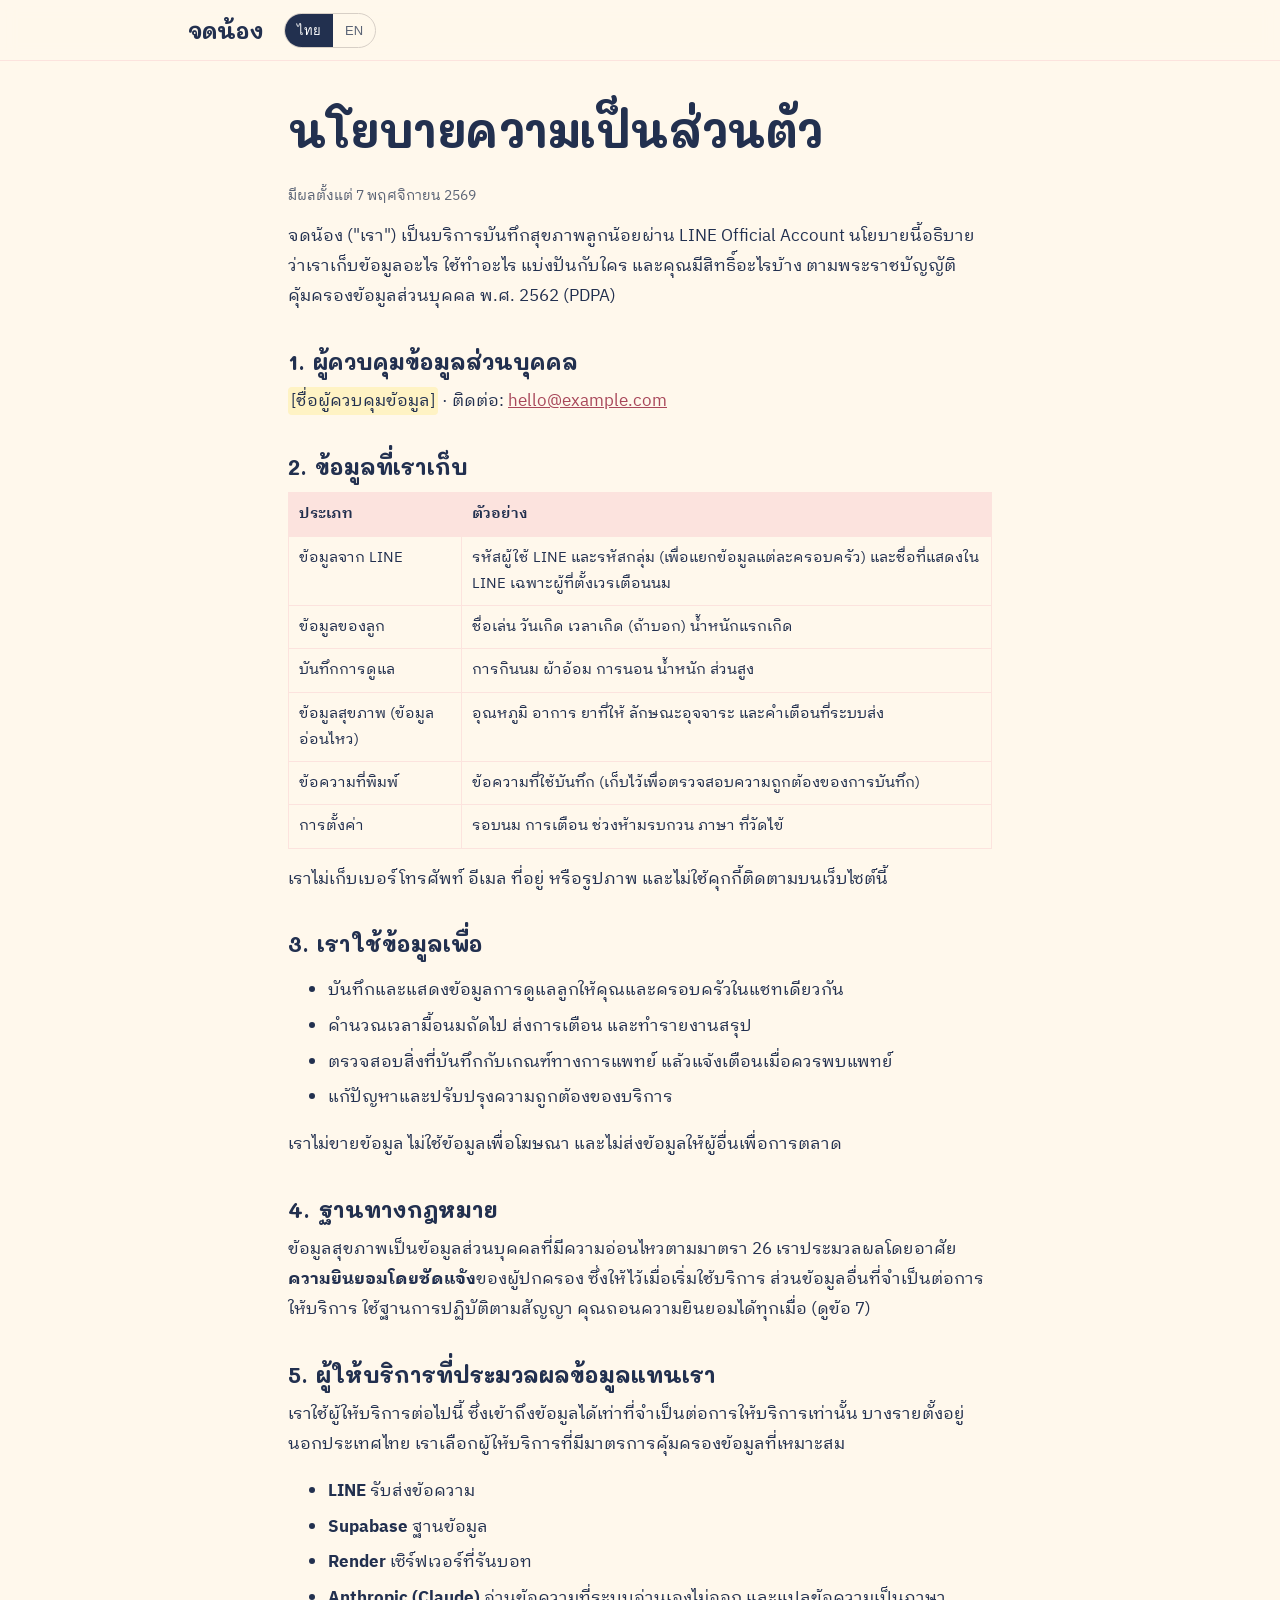
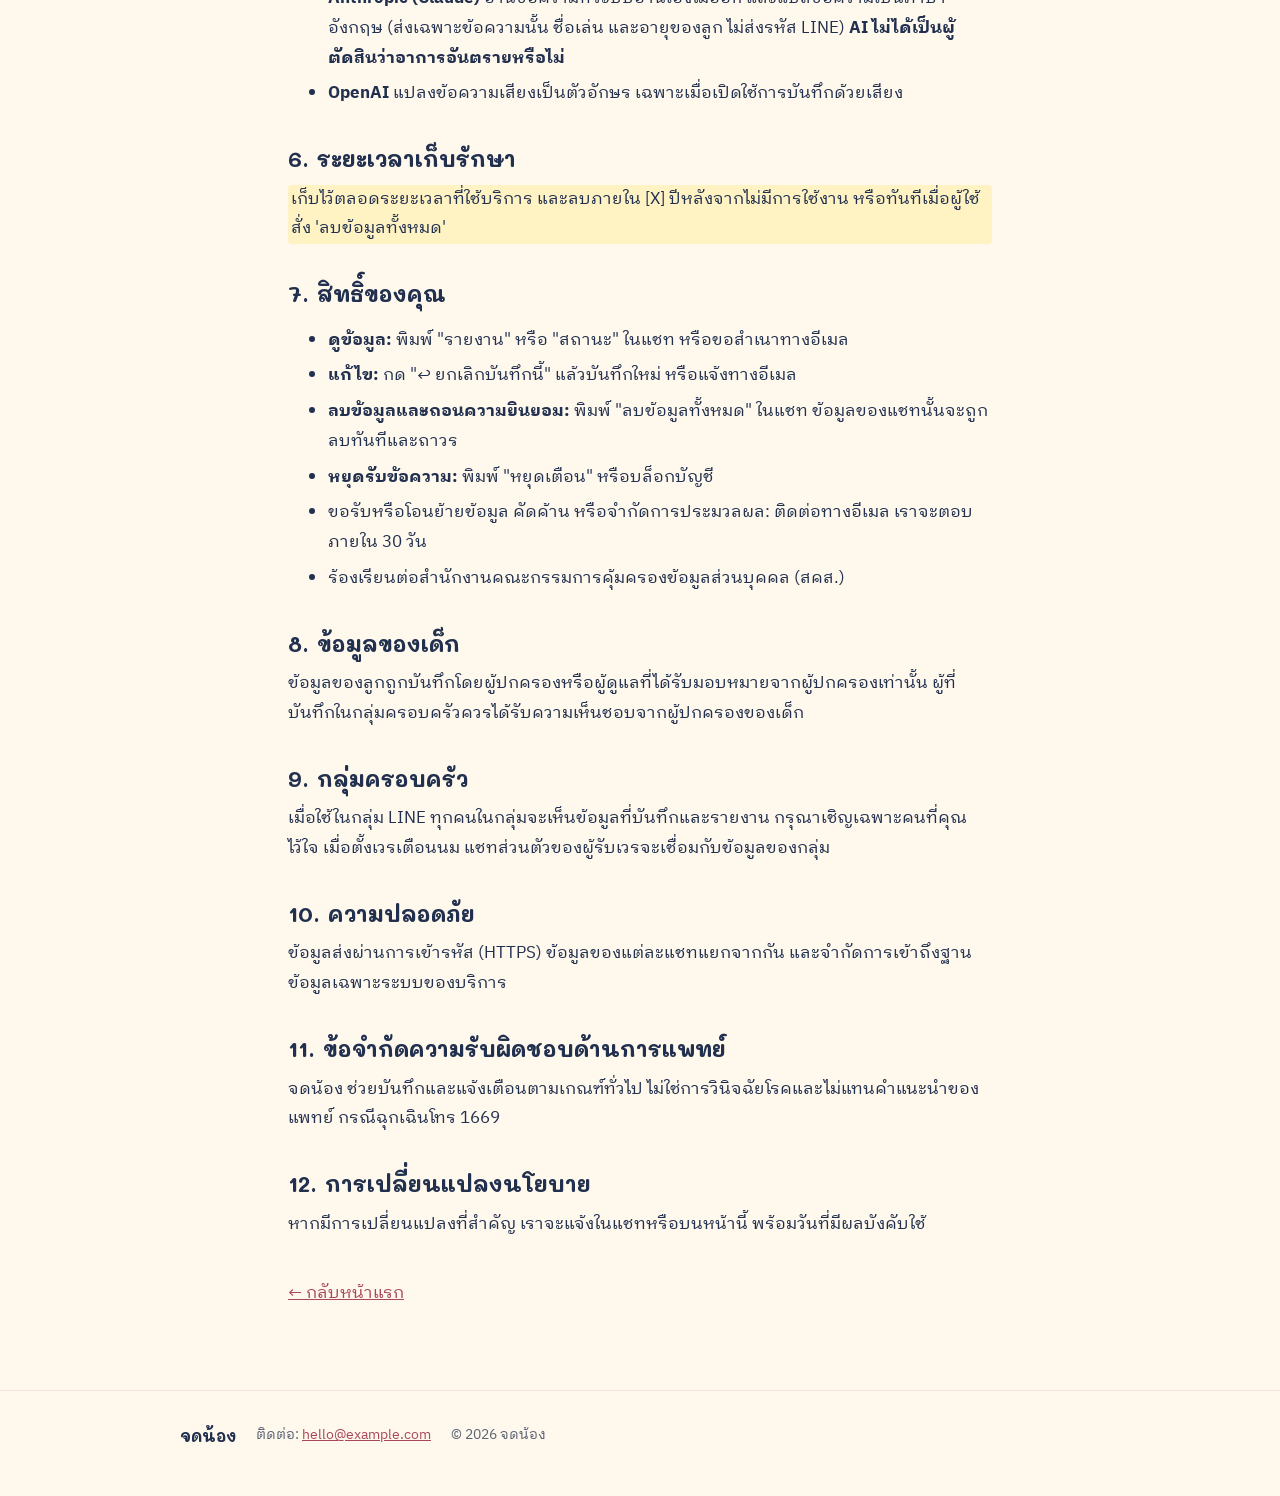
==== privacy.html @ afc925c8 "Add files via upload" ====
<!doctype html>
<html lang="th">
<head>
<meta charset="utf-8">
<meta name="viewport" content="width=device-width, initial-scale=1">
<title>นโยบายความเป็นส่วนตัว · จดน้อง</title>
<meta name="description" content="จดน้อง เก็บข้อมูลอะไร ใช้ทำอะไร และคุณมีสิทธิ์อะไรบ้างตาม พ.ร.บ.คุ้มครองข้อมูลส่วนบุคคล">
<meta name="theme-color" content="#fbf8f4">
<link rel="icon" href="assets/favicon.png">
<link rel="preconnect" href="https://fonts.googleapis.com">
<link rel="preconnect" href="https://fonts.gstatic.com" crossorigin>
<link href="https://fonts.googleapis.com/css2?family=IBM+Plex+Sans+Thai+Looped:wght@400;500;600&family=Mali:wght@600;700&display=swap" rel="stylesheet">
<link rel="stylesheet" href="style.css">
</head>
<body>
<header class="top">
  <div class="wrap">
    <a class="brand" href="index.html"><img src="assets/logo.png" alt="">จดน้อง</a>
    <div class="lang" role="group" aria-label="Language">
      <button type="button" data-set-lang="th" aria-pressed="true">ไทย</button>
      <button type="button" data-set-lang="en" aria-pressed="false">EN</button>
    </div>
  </div>
</header>

<main class="wrap doc">

<!-- ======================= THAI ======================= -->
<div class="th">
  <h1>นโยบายความเป็นส่วนตัว</h1>
  <p class="fine">มีผลตั้งแต่ <span data-fill="date"></span></p>
  <p>จดน้อง ("เรา") เป็นบริการบันทึกสุขภาพลูกน้อยผ่าน LINE Official Account นโยบายนี้อธิบายว่าเราเก็บข้อมูลอะไร
    ใช้ทำอะไร แบ่งปันกับใคร และคุณมีสิทธิ์อะไรบ้าง ตามพระราชบัญญัติคุ้มครองข้อมูลส่วนบุคคล พ.ศ. 2562 (PDPA)</p>

  <h2>1. ผู้ควบคุมข้อมูลส่วนบุคคล</h2>
  <p><span class="ph" data-fill="controller">[ชื่อผู้ควบคุมข้อมูล]</span> · ติดต่อ: <a data-mail href="#"><span data-fill="email"></span></a></p>

  <h2>2. ข้อมูลที่เราเก็บ</h2>
  <table>
    <tr><th>ประเภท</th><th>ตัวอย่าง</th></tr>
    <tr><td>ข้อมูลจาก LINE</td><td>รหัสผู้ใช้ LINE และรหัสกลุ่ม (เพื่อแยกข้อมูลแต่ละครอบครัว) และชื่อที่แสดงใน LINE เฉพาะผู้ที่ตั้งเวรเตือนนม</td></tr>
    <tr><td>ข้อมูลของลูก</td><td>ชื่อเล่น วันเกิด เวลาเกิด (ถ้าบอก) น้ำหนักแรกเกิด</td></tr>
    <tr><td>บันทึกการดูแล</td><td>การกินนม ผ้าอ้อม การนอน น้ำหนัก ส่วนสูง</td></tr>
    <tr><td>ข้อมูลสุขภาพ (ข้อมูลอ่อนไหว)</td><td>อุณหภูมิ อาการ ยาที่ให้ ลักษณะอุจจาระ และคำเตือนที่ระบบส่ง</td></tr>
    <tr><td>ข้อความที่พิมพ์</td><td>ข้อความที่ใช้บันทึก (เก็บไว้เพื่อตรวจสอบความถูกต้องของการบันทึก)</td></tr>
    <tr><td>การตั้งค่า</td><td>รอบนม การเตือน ช่วงห้ามรบกวน ภาษา ที่วัดไข้</td></tr>
  </table>
  <p>เราไม่เก็บเบอร์โทรศัพท์ อีเมล ที่อยู่ หรือรูปภาพ และไม่ใช้คุกกี้ติดตามบนเว็บไซต์นี้</p>

  <h2>3. เราใช้ข้อมูลเพื่อ</h2>
  <ul>
    <li>บันทึกและแสดงข้อมูลการดูแลลูกให้คุณและครอบครัวในแชทเดียวกัน</li>
    <li>คำนวณเวลามื้อนมถัดไป ส่งการเตือน และทำรายงานสรุป</li>
    <li>ตรวจสอบสิ่งที่บันทึกกับเกณฑ์ทางการแพทย์ แล้วแจ้งเตือนเมื่อควรพบแพทย์</li>
    <li>แก้ปัญหาและปรับปรุงความถูกต้องของบริการ</li>
  </ul>
  <p>เราไม่ขายข้อมูล ไม่ใช้ข้อมูลเพื่อโฆษณา และไม่ส่งข้อมูลให้ผู้อื่นเพื่อการตลาด</p>

  <h2>4. ฐานทางกฎหมาย</h2>
  <p>ข้อมูลสุขภาพเป็นข้อมูลส่วนบุคคลที่มีความอ่อนไหวตามมาตรา 26 เราประมวลผลโดยอาศัย<b>ความยินยอมโดยชัดแจ้ง</b>ของผู้ปกครอง
    ซึ่งให้ไว้เมื่อเริ่มใช้บริการ ส่วนข้อมูลอื่นที่จำเป็นต่อการให้บริการ ใช้ฐานการปฏิบัติตามสัญญา คุณถอนความยินยอมได้ทุกเมื่อ (ดูข้อ 7)</p>

  <h2>5. ผู้ให้บริการที่ประมวลผลข้อมูลแทนเรา</h2>
  <p>เราใช้ผู้ให้บริการต่อไปนี้ ซึ่งเข้าถึงข้อมูลได้เท่าที่จำเป็นต่อการให้บริการเท่านั้น บางรายตั้งอยู่นอกประเทศไทย
    เราเลือกผู้ให้บริการที่มีมาตรการคุ้มครองข้อมูลที่เหมาะสม</p>
  <ul>
    <li><b>LINE</b> รับส่งข้อความ</li>
    <li><b>Supabase</b> ฐานข้อมูล</li>
    <li><b>Render</b> เซิร์ฟเวอร์ที่รันบอท</li>
    <li><b>Anthropic (Claude)</b> อ่านข้อความที่ระบบอ่านเองไม่ออก และแปลข้อความเป็นภาษาอังกฤษ
      (ส่งเฉพาะข้อความนั้น ชื่อเล่น และอายุของลูก ไม่ส่งรหัส LINE) <b>AI ไม่ได้เป็นผู้ตัดสินว่าอาการอันตรายหรือไม่</b></li>
    <li><b>OpenAI</b> แปลงข้อความเสียงเป็นตัวอักษร เฉพาะเมื่อเปิดใช้การบันทึกด้วยเสียง</li>
  </ul>

  <h2>6. ระยะเวลาเก็บรักษา</h2>
  <p class="ph" data-fill="retention">[ระยะเวลาเก็บข้อมูล]</p>

  <h2>7. สิทธิ์ของคุณ</h2>
  <ul>
    <li><b>ดูข้อมูล:</b> พิมพ์ "รายงาน" หรือ "สถานะ" ในแชท หรือขอสำเนาทางอีเมล</li>
    <li><b>แก้ไข:</b> กด "↩️ ยกเลิกบันทึกนี้" แล้วบันทึกใหม่ หรือแจ้งทางอีเมล</li>
    <li><b>ลบข้อมูลและถอนความยินยอม:</b> พิมพ์ "ลบข้อมูลทั้งหมด" ในแชท ข้อมูลของแชทนั้นจะถูกลบทันทีและถาวร</li>
    <li><b>หยุดรับข้อความ:</b> พิมพ์ "หยุดเตือน" หรือบล็อกบัญชี</li>
    <li>ขอรับหรือโอนย้ายข้อมูล คัดค้าน หรือจำกัดการประมวลผล: ติดต่อทางอีเมล เราจะตอบภายใน 30 วัน</li>
    <li>ร้องเรียนต่อสำนักงานคณะกรรมการคุ้มครองข้อมูลส่วนบุคคล (สคส.)</li>
  </ul>

  <h2>8. ข้อมูลของเด็ก</h2>
  <p>ข้อมูลของลูกถูกบันทึกโดยผู้ปกครองหรือผู้ดูแลที่ได้รับมอบหมายจากผู้ปกครองเท่านั้น
    ผู้ที่บันทึกในกลุ่มครอบครัวควรได้รับความเห็นชอบจากผู้ปกครองของเด็ก</p>

  <h2>9. กลุ่มครอบครัว</h2>
  <p>เมื่อใช้ในกลุ่ม LINE ทุกคนในกลุ่มจะเห็นข้อมูลที่บันทึกและรายงาน กรุณาเชิญเฉพาะคนที่คุณไว้ใจ
    เมื่อตั้งเวรเตือนนม แชทส่วนตัวของผู้รับเวรจะเชื่อมกับข้อมูลของกลุ่ม</p>

  <h2>10. ความปลอดภัย</h2>
  <p>ข้อมูลส่งผ่านการเข้ารหัส (HTTPS) ข้อมูลของแต่ละแชทแยกจากกัน และจำกัดการเข้าถึงฐานข้อมูลเฉพาะระบบของบริการ</p>

  <h2>11. ข้อจำกัดความรับผิดชอบด้านการแพทย์</h2>
  <p>จดน้อง ช่วยบันทึกและแจ้งเตือนตามเกณฑ์ทั่วไป ไม่ใช่การวินิจฉัยโรคและไม่แทนคำแนะนำของแพทย์ กรณีฉุกเฉินโทร 1669</p>

  <h2>12. การเปลี่ยนแปลงนโยบาย</h2>
  <p>หากมีการเปลี่ยนแปลงที่สำคัญ เราจะแจ้งในแชทหรือบนหน้านี้ พร้อมวันที่มีผลบังคับใช้</p>
</div>

<!-- ======================= ENGLISH ======================= -->
<div class="en">
  <h1>Privacy policy</h1>
  <p class="fine">Effective <span data-fill="date-en"></span></p>
  <p>JodNong ("we") is a baby health log that runs on a LINE Official Account. This policy explains what we collect,
    why, who we share it with and your rights under Thailand's Personal Data Protection Act B.E. 2562 (PDPA).
    If the Thai and English versions differ, the Thai version applies.</p>

  <h2>1. Data controller</h2>
  <p><span class="ph" data-fill="controller-en">[Data controller name]</span> · Contact: <a data-mail href="#"><span data-fill="email"></span></a></p>

  <h2>2. What we collect</h2>
  <table>
    <tr><th>Type</th><th>Examples</th></tr>
    <tr><td>From LINE</td><td>LINE user and group IDs (to keep families separate); LINE display name only for a parent on reminder duty</td></tr>
    <tr><td>About your baby</td><td>Nickname, date of birth, birth time (if given), birth weight</td></tr>
    <tr><td>Care logs</td><td>Feeds, diapers, sleep, weight, height</td></tr>
    <tr><td>Health data (sensitive)</td><td>Temperature, symptoms, medicine, stool details, warnings sent</td></tr>
    <tr><td>Messages you type</td><td>The text used to log something (kept to check logs are correct)</td></tr>
    <tr><td>Settings</td><td>Interval, reminders, quiet hours, language, temperature site</td></tr>
  </table>
  <p>We do not collect phone numbers, email, addresses or photos, and this website uses no tracking cookies.</p>

  <h2>3. How we use it</h2>
  <ul>
    <li>To save and show your baby's care log to you and your family in the same chat</li>
    <li>To work out the next feed, send reminders and build reports</li>
    <li>To check what you log against medical rules and warn you when a doctor is needed</li>
    <li>To fix problems and improve accuracy</li>
  </ul>
  <p>We don't sell data, use it for advertising, or share it for marketing.</p>

  <h2>4. Legal basis</h2>
  <p>Health data is sensitive personal data (Section 26). We process it with the parent's <b>explicit consent</b>, given when
    starting to use the service. Other data needed to run the service is processed to perform our agreement with you.
    You can withdraw consent any time (see section 7).</p>

  <h2>5. Service providers</h2>
  <p>These providers process data for us only as needed to run the service. Some are outside Thailand; we choose
    providers with appropriate safeguards.</p>
  <ul>
    <li><b>LINE</b>: messaging</li>
    <li><b>Supabase</b>: database</li>
    <li><b>Render</b>: the server running the bot</li>
    <li><b>Anthropic (Claude)</b>: reads messages the rules can't understand, and translates replies into English
      (only that text, the nickname and age are sent; no LINE IDs). <b>AI never decides whether something is dangerous.</b></li>
    <li><b>OpenAI</b>: turns voice notes into text, only if voice logging is switched on</li>
  </ul>

  <h2>6. How long we keep it</h2>
  <p class="ph" data-fill="retention-en">[Retention period]</p>

  <h2>7. Your rights</h2>
  <ul>
    <li><b>See your data:</b> type "report" or "status" in the chat, or ask for a copy by email</li>
    <li><b>Correct it:</b> tap "↩️ Undo" and log again, or email us</li>
    <li><b>Delete it and withdraw consent:</b> type "delete all data" in the chat; that chat's data is deleted at once, for good</li>
    <li><b>Stop messages:</b> type "stop" or block the account</li>
    <li>Data portability, objection or restriction: email us; we reply within 30 days</li>
    <li>You may complain to Thailand's Personal Data Protection Committee (PDPC)</li>
  </ul>

  <h2>8. Children's data</h2>
  <p>A child's data is entered only by a parent or a caregiver the parent has allowed. Anyone logging in a family group
    should have the parent's agreement.</p>

  <h2>9. Family groups</h2>
  <p>In a LINE group, every member can see the logs and reports, so only invite people you trust. With reminder duty,
    the private chat of the parent on duty is linked to the group's data.</p>

  <h2>10. Security</h2>
  <p>Data is sent encrypted (HTTPS), each chat's data is kept separate, and database access is limited to the service itself.</p>

  <h2>11. Medical disclaimer</h2>
  <p>JodNong records and warns using general rules. It is not a diagnosis and does not replace a doctor. Emergency: call 1669.</p>

  <h2>12. Changes</h2>
  <p>We'll announce important changes in the chat or on this page, with the date they take effect.</p>
</div>

<p style="margin-top:40px"><a href="index.html">← <span class="th">กลับหน้าแรก</span><span class="en">Back to home</span></a></p>
</main>

<footer>
  <div class="wrap">
    <a class="brand" href="index.html"><img src="assets/logo.png" alt="">จดน้อง</a>
    <span><span class="th">ติดต่อ</span><span class="en">Contact</span>: <a data-mail href="#"><span data-fill="email"></span></a></span>
    <span>© 2026 จดน้อง</span>
  </div>
</footer>

<script src="config.js"></script>
<script src="main.js"></script>
</body>
</html>
---- style.css ----
:root {
  --bg: #FFF8EC;
  --surface: #ffffff;
  --sand: #FCE3DE;
  --stone: #d7cfc6;
  --ink: #22304F;
  --muted: #5B6476;
  --olive: #F4A7A0;
  --olive-dark: #A8475A;
  --line: #06c755;
  --line-dark: #05a548;
  --red: #c0392b;
  --yellow: #c98a12;
  --green: #3f8f5a;
  --radius: 18px;
  --shadow: 0 1px 2px rgba(61, 52, 43, .06), 0 8px 24px rgba(61, 52, 43, .06);
}

* { box-sizing: border-box; }
html { scroll-behavior: smooth; -webkit-text-size-adjust: 100%; }
body {
  margin: 0; background: var(--bg); color: var(--ink);
  font: 400 17px/1.75 "IBM Plex Sans Thai Looped", "IBM Plex Sans Thai", "Noto Sans Thai", system-ui, sans-serif;
}
img { max-width: 100%; height: auto; display: block; }
a { color: var(--olive-dark); }
h1, h2, h3 { font-family: "Mali", "IBM Plex Sans Thai Looped", sans-serif; font-weight: 700; line-height: 1.3; margin: 0 0 .5em; }
h1 { font-size: clamp(30px, 6vw, 46px); letter-spacing: -.01em; }
h2 { font-size: clamp(24px, 4.4vw, 32px); }
h3 { font-size: 19px; }
p { margin: 0 0 1em; }
.wrap { width: 100%; max-width: 1040px; margin: 0 auto; padding: 0 16px; }
@media (min-width: 720px) { .wrap { padding: 0 28px; } }

/* language: show only the chosen one */
html[lang="th"] .en, html[lang="en"] .th { display: none !important; }

/* ---------- header ---------- */
header.top {
  position: sticky; top: 0; z-index: 10; background: rgba(255, 248, 236, .92);
  backdrop-filter: saturate(1.4) blur(8px); border-bottom: 1px solid var(--sand);
}
header.top .wrap { display: flex; align-items: center; gap: 12px; height: 60px; }
.brand { display: flex; align-items: center; gap: 10px; text-decoration: none; color: var(--ink); font: 700 22px "Mali", sans-serif; }
.brand img { width: 30px; }
nav.links { margin-left: auto; display: none; gap: 20px; font-size: 15px; }
nav.links a { color: var(--muted); text-decoration: none; }
nav.links a:hover { color: var(--ink); }
@media (min-width: 860px) { nav.links { display: flex; } }
.lang { display: flex; margin-left: auto; border: 1px solid var(--stone); border-radius: 999px; overflow: hidden; }
@media (min-width: 860px) { .lang { margin-left: 8px; } }
.lang button {
  font: 500 13px "IBM Plex Sans Thai", sans-serif; border: 0; background: transparent; color: var(--muted);
  padding: 6px 12px; cursor: pointer;
}
.lang button[aria-pressed="true"] { background: var(--ink); color: #fff; }

/* ---------- buttons ---------- */
.btn {
  display: inline-flex; align-items: center; justify-content: center; gap: 10px; min-height: 52px;
  padding: 0 24px; border-radius: 999px; font: 500 17px "IBM Plex Sans Thai", sans-serif;
  text-decoration: none; border: 1.5px solid transparent; cursor: pointer; transition: background .15s;
}
.btn-line { background: var(--line); color: #fff; }
.btn-line:hover { background: var(--line-dark); }
.btn-ghost { border-color: var(--stone); color: var(--ink); background: var(--surface); }
.btn-ghost:hover { background: var(--sand); }
.btn svg { width: 22px; height: 22px; }

/* ---------- hero ---------- */
.hero { padding: 48px 0 56px; }
.hero .wrap { display: grid; gap: 40px; align-items: center; }
@media (min-width: 900px) { .hero .wrap { grid-template-columns: 1.05fr .95fr; } .hero { padding: 72px 0 80px; } }
.eyebrow { display: inline-block; font-size: 14px; color: var(--olive-dark); background: var(--sand); padding: 4px 12px; border-radius: 999px; margin-bottom: 16px; }
.lead { font-size: 19px; color: var(--muted); max-width: 34em; }
.cta { display: flex; flex-wrap: wrap; gap: 12px; margin: 24px 0 18px; }
.cta .btn { flex: 1 1 220px; }
@media (min-width: 560px) { .cta .btn { flex: 0 0 auto; } }
.qrbox { display: none; align-items: center; gap: 16px; margin-top: 8px; color: var(--muted); font-size: 15px; }
.qrbox #qr { padding: 8px; background: #fff; border-radius: 12px; border: 1px solid var(--sand); }
@media (min-width: 900px) and (hover: hover) { .qrbox { display: flex; } }
.fine { font-size: 14px; color: var(--muted); }

/* ---------- chat mock ---------- */
.phone {
  background: #8ea6c1; border-radius: 28px; padding: 18px 14px; box-shadow: var(--shadow);
  max-width: 400px; width: 100%; margin: 0 auto; font-size: 15px; line-height: 1.55;
}
.phone .bar { color: #fff; font-weight: 500; text-align: center; margin: -2px 0 12px; font-size: 14px; opacity: .95; }
.msg { display: flex; margin: 8px 0; }
.msg.me { justify-content: flex-end; }
.bubble { max-width: 82%; padding: 9px 13px; border-radius: 18px; }
.bubble > span { white-space: pre-line; }
.me .bubble { background: #a6e07c; border-top-right-radius: 6px; }
.bot .bubble { background: #fff; border-top-left-radius: 6px; }
.chips { display: flex; flex-wrap: wrap; gap: 6px; margin: 6px 0 2px; }
.chips > span { background: #fff; border: 1px solid #cfd9e4; border-radius: 999px; padding: 3px 10px; font-size: 13px; color: #3c5a7a; }

/* ---------- sections ---------- */
section { padding: 56px 0; }
section.alt { background: var(--surface); border-top: 1px solid var(--sand); border-bottom: 1px solid var(--sand); }
.sec-head { max-width: 42em; margin-bottom: 28px; }
.sec-head p { color: var(--muted); }
.grid { display: grid; gap: 16px; }
@media (min-width: 640px) { .grid.two { grid-template-columns: 1fr 1fr; } .grid.three { grid-template-columns: 1fr 1fr; } }
@media (min-width: 960px) { .grid.three { grid-template-columns: repeat(3, 1fr); } }
.card { background: var(--surface); border: 1px solid var(--sand); border-radius: var(--radius); padding: 22px; }
section.alt .card { background: var(--bg); }
.card .ico { font-size: 28px; line-height: 1; margin-bottom: 10px; }
.card p:last-child { margin-bottom: 0; }
.card h3 { margin-bottom: 6px; }

/* steps */
ol.steps { list-style: none; padding: 0; margin: 0; counter-reset: s; display: grid; gap: 16px; }
@media (min-width: 860px) { ol.steps.row { grid-template-columns: repeat(3, 1fr); } }
ol.steps > li { counter-increment: s; position: relative; padding: 22px 22px 22px 74px; background: var(--surface); border: 1px solid var(--sand); border-radius: var(--radius); }
section.alt ol.steps > li { background: var(--bg); }
ol.steps > li::before {
  content: counter(s); position: absolute; left: 22px; top: 20px; width: 36px; height: 36px; border-radius: 50%;
  background: var(--ink); color: #FFF8EC; font: 700 18px/36px "Mali", sans-serif; text-align: center;
}
ol.steps h3 { margin-bottom: 4px; }
ol.steps p:last-child { margin-bottom: 0; }

/* examples */
code.cmd {
  display: inline-block; font: 500 15px "IBM Plex Sans Thai", sans-serif; background: #f3efe8; color: var(--ink);
  border: 1px solid var(--stone); border-radius: 10px; padding: 1px 9px; margin: 2px 2px; cursor: pointer;
  white-space: nowrap;
}
code.cmd:hover, code.cmd:focus { background: #e9e2d7; outline: none; }
table.ex { width: 100%; border-collapse: collapse; font-size: 16px; }
table.ex td { padding: 10px 0; border-top: 1px solid var(--sand); vertical-align: top; }
table.ex td:first-child { width: 46%; padding-right: 12px; }
table.ex tr:first-child td { border-top: 0; }
@media (max-width: 520px) {
  table.ex, table.ex tbody, table.ex tr, table.ex td { display: block; width: 100% !important; }
  table.ex td:first-child { padding-bottom: 0; }
  table.ex td + td { border-top: 0; padding-top: 2px; color: var(--muted); }
}
.tip { background: #FFFFFF; border-left: 4px solid var(--olive); padding: 12px 16px; border-radius: 10px; font-size: 16px; margin: 16px 0 0; }

/* menu */
.menu-wrap { display: grid; gap: 24px; align-items: center; }
@media (min-width: 860px) { .menu-wrap { grid-template-columns: 1fr 1fr; } }
.menu-wrap img { border-radius: var(--radius); border: 1px solid var(--sand); }
dl.menu { margin: 0; display: grid; grid-template-columns: auto 1fr; gap: 8px 14px; }
dl.menu dt { font-weight: 600; white-space: nowrap; }
dl.menu dd { margin: 0; color: var(--muted); }

/* safety */
.levels { display: grid; gap: 12px; }
@media (min-width: 760px) { .levels { grid-template-columns: repeat(3, 1fr); } }
.level { border-radius: var(--radius); padding: 18px 20px; border: 1px solid var(--sand); background: var(--surface); }
.level b { display: block; font: 700 18px "Mali", sans-serif; margin-bottom: 4px; }
.level.g b { color: var(--green); } .level.y b { color: var(--yellow); } .level.r b { color: var(--red); }
.emergency {
  margin-top: 20px; display: flex; flex-wrap: wrap; align-items: center; gap: 16px; justify-content: space-between;
  background: #fbeceb; border: 1px solid #f0c9c4; border-radius: var(--radius); padding: 18px 22px;
}
.emergency p { margin: 0; }
.btn-red { background: var(--red); color: #fff; }

/* faq */
details { background: var(--surface); border: 1px solid var(--sand); border-radius: 14px; padding: 0 20px; margin-bottom: 10px; }
section.alt details { background: var(--bg); }
summary { cursor: pointer; padding: 16px 0; font-weight: 600; list-style: none; position: relative; padding-right: 28px; }
summary::-webkit-details-marker { display: none; }
summary::after { content: "+"; position: absolute; right: 0; top: 12px; font-size: 22px; color: var(--muted); }
details[open] summary::after { content: "–"; }
details > div { padding-bottom: 16px; color: var(--muted); }

/* final cta + footer */
.final { text-align: center; }
.final .cta { justify-content: center; }
footer { padding: 32px 0 48px; color: var(--muted); font-size: 14px; border-top: 1px solid var(--sand); }
footer .wrap { display: flex; flex-wrap: wrap; gap: 8px 20px; align-items: center; }
footer .brand { font-size: 16px; }
footer .brand img { width: 22px; }

/* toast */
#toast {
  position: fixed; left: 50%; bottom: 24px; transform: translate(-50%, 20px); opacity: 0; pointer-events: none;
  background: var(--ink); color: #fff; padding: 10px 18px; border-radius: 999px; font-size: 15px; transition: .2s;
  max-width: calc(100% - 32px); text-align: center;
}
#toast.show { opacity: 1; transform: translate(-50%, 0); }

/* privacy page */
.doc { max-width: 760px; padding-top: 40px; padding-bottom: 64px; }
.doc h2 { font-size: 22px; margin-top: 36px; }
.doc li { margin-bottom: 6px; }
.doc table { width: 100%; border-collapse: collapse; font-size: 15px; margin: 8px 0 16px; }
.doc th, .doc td { text-align: left; border: 1px solid var(--sand); padding: 8px 10px; vertical-align: top; }
.doc th { background: var(--sand); font-weight: 600; }
.ph { background: #fff3c4; border-radius: 4px; padding: 0 3px; }
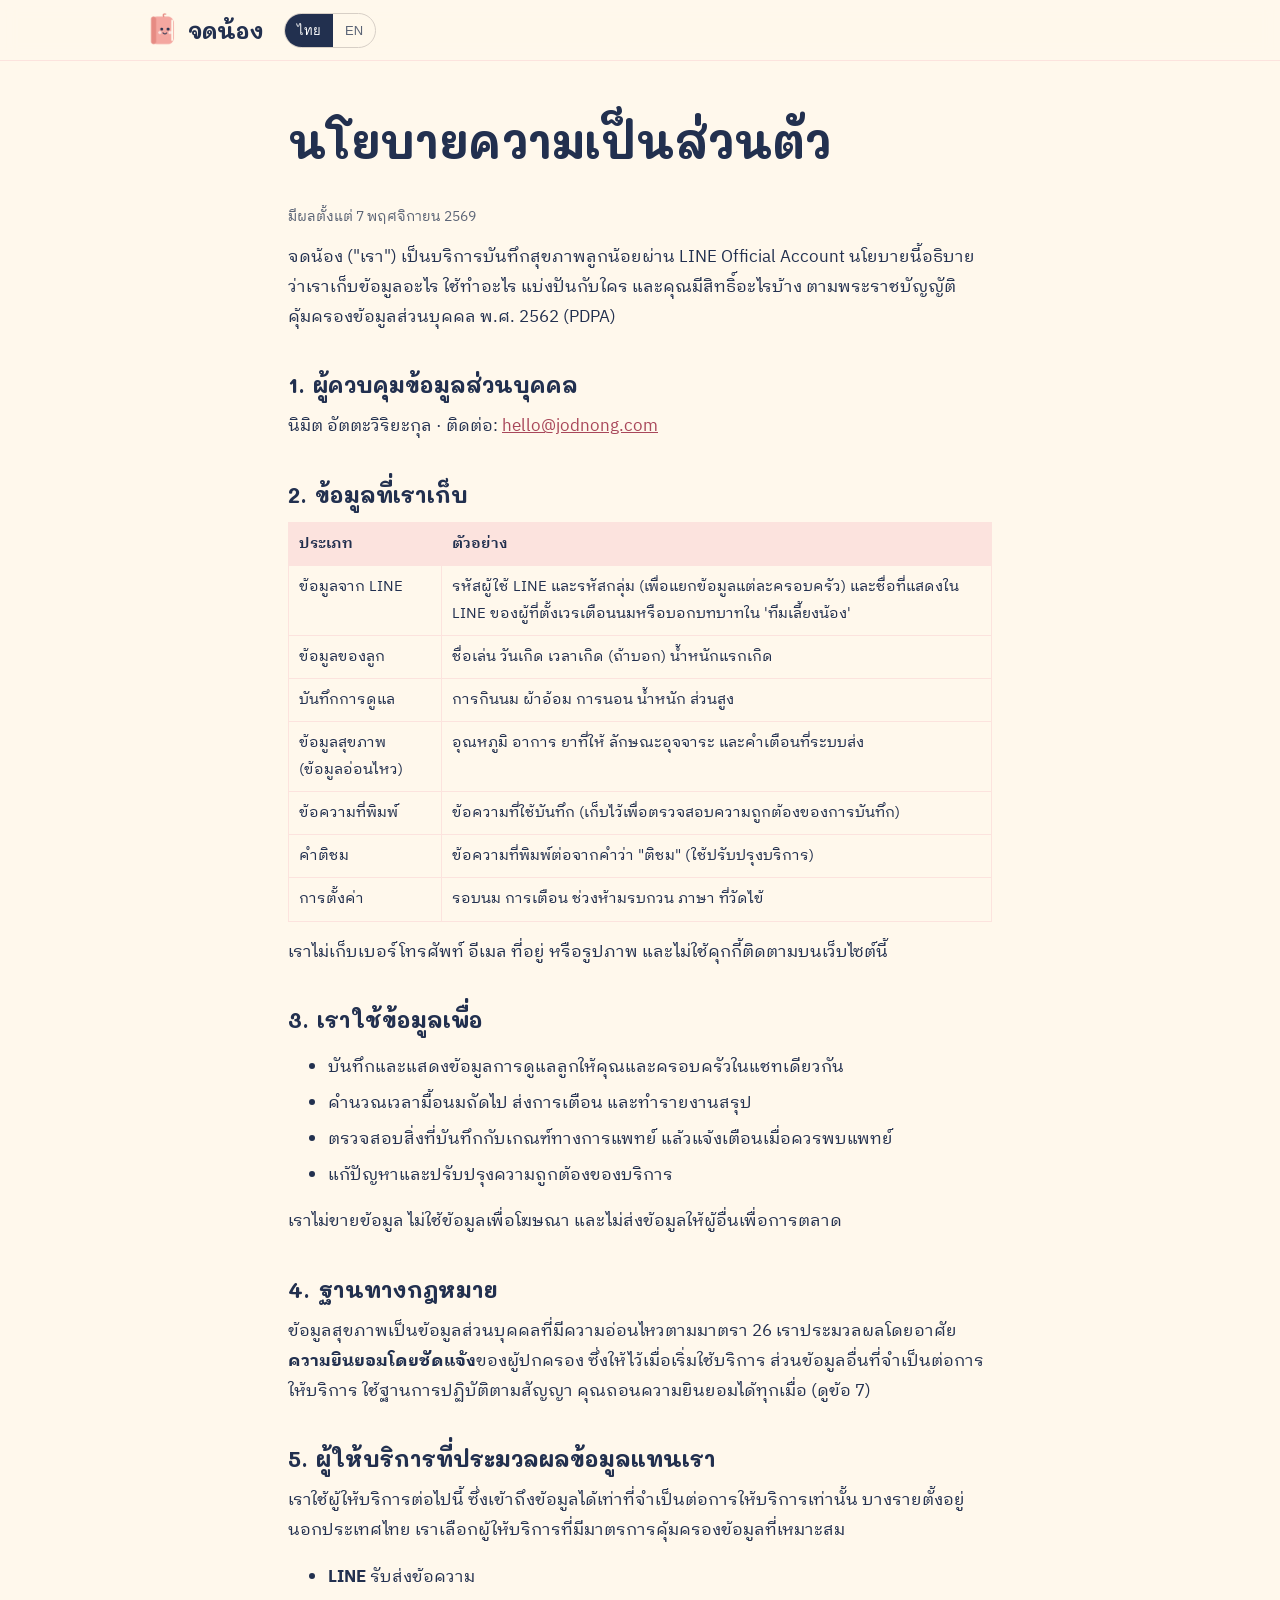
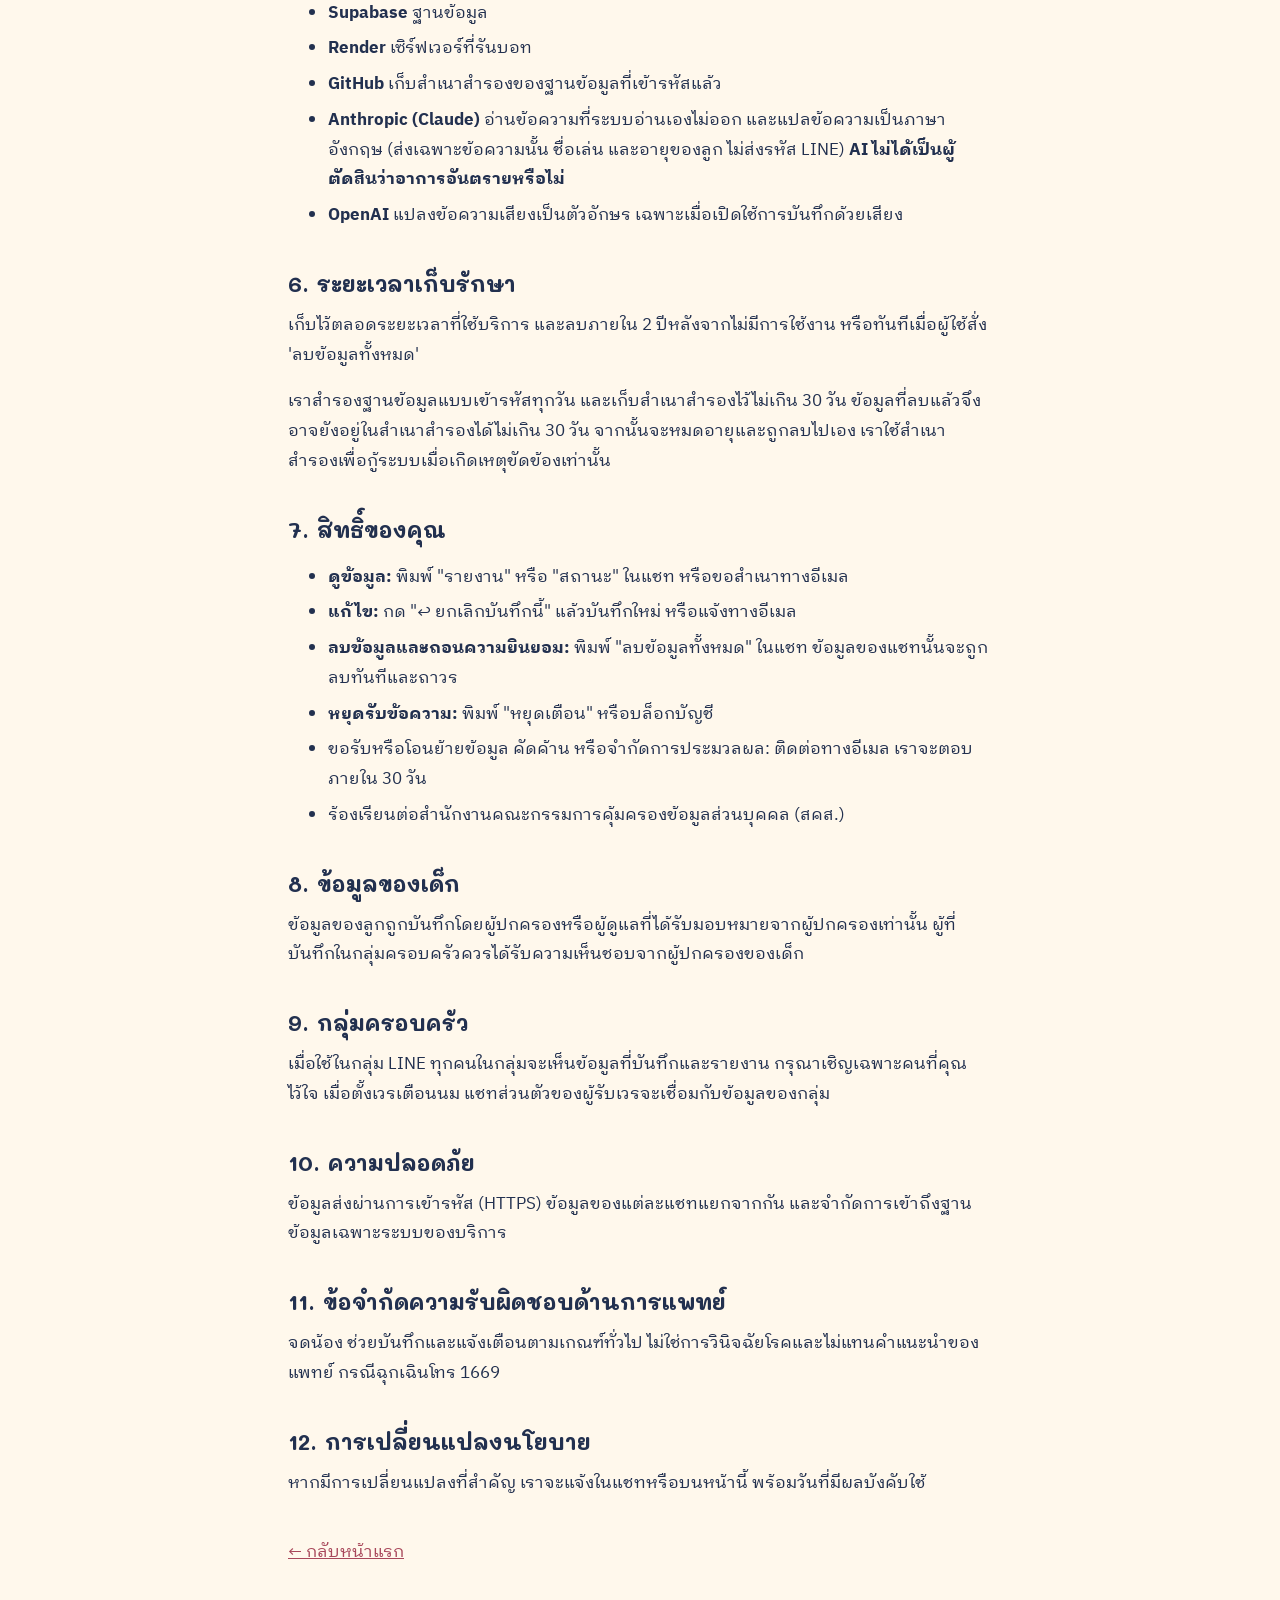
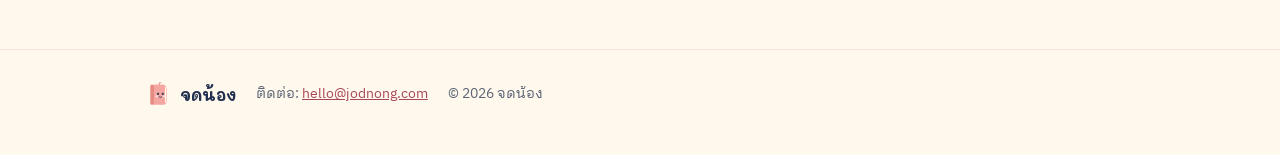
==== commit 66fab38e: "Add files via upload" ====
--- a/privacy.html
+++ b/privacy.html
@@ -38,11 +38,12 @@
   <h2>2. ข้อมูลที่เราเก็บ</h2>
   <table>
     <tr><th>ประเภท</th><th>ตัวอย่าง</th></tr>
-    <tr><td>ข้อมูลจาก LINE</td><td>รหัสผู้ใช้ LINE และรหัสกลุ่ม (เพื่อแยกข้อมูลแต่ละครอบครัว) และชื่อที่แสดงใน LINE เฉพาะผู้ที่ตั้งเวรเตือนนม</td></tr>
+    <tr><td>ข้อมูลจาก LINE</td><td>รหัสผู้ใช้ LINE และรหัสกลุ่ม (เพื่อแยกข้อมูลแต่ละครอบครัว) และชื่อที่แสดงใน LINE ของผู้ที่ตั้งเวรเตือนนมหรือบอกบทบาทใน 'ทีมเลี้ยงน้อง'</td></tr>
     <tr><td>ข้อมูลของลูก</td><td>ชื่อเล่น วันเกิด เวลาเกิด (ถ้าบอก) น้ำหนักแรกเกิด</td></tr>
     <tr><td>บันทึกการดูแล</td><td>การกินนม ผ้าอ้อม การนอน น้ำหนัก ส่วนสูง</td></tr>
     <tr><td>ข้อมูลสุขภาพ (ข้อมูลอ่อนไหว)</td><td>อุณหภูมิ อาการ ยาที่ให้ ลักษณะอุจจาระ และคำเตือนที่ระบบส่ง</td></tr>
     <tr><td>ข้อความที่พิมพ์</td><td>ข้อความที่ใช้บันทึก (เก็บไว้เพื่อตรวจสอบความถูกต้องของการบันทึก)</td></tr>
+    <tr><td>คำติชม</td><td>ข้อความที่พิมพ์ต่อจากคำว่า "ติชม" (ใช้ปรับปรุงบริการ)</td></tr>
     <tr><td>การตั้งค่า</td><td>รอบนม การเตือน ช่วงห้ามรบกวน ภาษา ที่วัดไข้</td></tr>
   </table>
   <p>เราไม่เก็บเบอร์โทรศัพท์ อีเมล ที่อยู่ หรือรูปภาพ และไม่ใช้คุกกี้ติดตามบนเว็บไซต์นี้</p>
@@ -67,6 +68,7 @@
     <li><b>LINE</b> รับส่งข้อความ</li>
     <li><b>Supabase</b> ฐานข้อมูล</li>
     <li><b>Render</b> เซิร์ฟเวอร์ที่รันบอท</li>
+    <li><b>GitHub</b> เก็บสำเนาสำรองของฐานข้อมูลที่เข้ารหัสแล้ว</li>
     <li><b>Anthropic (Claude)</b> อ่านข้อความที่ระบบอ่านเองไม่ออก และแปลข้อความเป็นภาษาอังกฤษ
       (ส่งเฉพาะข้อความนั้น ชื่อเล่น และอายุของลูก ไม่ส่งรหัส LINE) <b>AI ไม่ได้เป็นผู้ตัดสินว่าอาการอันตรายหรือไม่</b></li>
     <li><b>OpenAI</b> แปลงข้อความเสียงเป็นตัวอักษร เฉพาะเมื่อเปิดใช้การบันทึกด้วยเสียง</li>
@@ -74,6 +76,8 @@
 
   <h2>6. ระยะเวลาเก็บรักษา</h2>
   <p class="ph" data-fill="retention">[ระยะเวลาเก็บข้อมูล]</p>
+  <p>เราสำรองฐานข้อมูลแบบเข้ารหัสทุกวัน และเก็บสำเนาสำรองไว้ไม่เกิน 30 วัน ข้อมูลที่ลบแล้วจึงอาจยังอยู่ในสำเนาสำรองได้ไม่เกิน 30 วัน
+    จากนั้นจะหมดอายุและถูกลบไปเอง เราใช้สำเนาสำรองเพื่อกู้ระบบเมื่อเกิดเหตุขัดข้องเท่านั้น</p>
 
   <h2>7. สิทธิ์ของคุณ</h2>
   <ul>
@@ -117,11 +121,12 @@
   <h2>2. What we collect</h2>
   <table>
     <tr><th>Type</th><th>Examples</th></tr>
-    <tr><td>From LINE</td><td>LINE user and group IDs (to keep families separate); LINE display name only for a parent on reminder duty</td></tr>
+    <tr><td>From LINE</td><td>LINE user and group IDs (to keep families separate); LINE display name only for a parent on reminder duty or someone who sets a role in the care team</td></tr>
     <tr><td>About your baby</td><td>Nickname, date of birth, birth time (if given), birth weight</td></tr>
     <tr><td>Care logs</td><td>Feeds, diapers, sleep, weight, height</td></tr>
     <tr><td>Health data (sensitive)</td><td>Temperature, symptoms, medicine, stool details, warnings sent</td></tr>
     <tr><td>Messages you type</td><td>The text used to log something (kept to check logs are correct)</td></tr>
+    <tr><td>Feedback</td><td>What you type after "feedback" (used to improve the service)</td></tr>
     <tr><td>Settings</td><td>Interval, reminders, quiet hours, language, temperature site</td></tr>
   </table>
   <p>We do not collect phone numbers, email, addresses or photos, and this website uses no tracking cookies.</p>
@@ -147,6 +152,7 @@
     <li><b>LINE</b>: messaging</li>
     <li><b>Supabase</b>: database</li>
     <li><b>Render</b>: the server running the bot</li>
+    <li><b>GitHub</b>: stores encrypted database backups</li>
     <li><b>Anthropic (Claude)</b>: reads messages the rules can't understand, and translates replies into English
       (only that text, the nickname and age are sent; no LINE IDs). <b>AI never decides whether something is dangerous.</b></li>
     <li><b>OpenAI</b>: turns voice notes into text, only if voice logging is switched on</li>
@@ -154,6 +160,8 @@
 
   <h2>6. How long we keep it</h2>
   <p class="ph" data-fill="retention-en">[Retention period]</p>
+  <p>We back up the database every day, encrypted, and keep each backup for at most 30 days. Deleted data may stay in a
+    backup for up to 30 days before it expires. Backups are used only to recover from an outage.</p>
 
   <h2>7. Your rights</h2>
   <ul>
--- a/style.css
+++ b/style.css
@@ -24,8 +24,10 @@
 }
 img { max-width: 100%; height: auto; display: block; }
 a { color: var(--olive-dark); }
-h1, h2, h3 { font-family: "Mali", "IBM Plex Sans Thai Looped", sans-serif; font-weight: 700; line-height: 1.3; margin: 0 0 .5em; }
-h1 { font-size: clamp(30px, 6vw, 46px); letter-spacing: -.01em; }
+h1, h2, h3 { font-family: "Mali", "IBM Plex Sans Thai Looped", sans-serif; font-weight: 700; line-height: 1.5; margin: 0 0 .5em; }
+/* Thai stacks vowels above and below the line: 1.3 made ุ (สุข) touch ิ (พิมพ์) on the next line */
+h1 { font-size: clamp(27px, 6.6vw, 46px); line-height: 1.75; letter-spacing: 0; }
+.nowrap { white-space: nowrap; }
 h2 { font-size: clamp(24px, 4.4vw, 32px); }
 h3 { font-size: 19px; }
 p { margin: 0 0 1em; }
@@ -194,3 +196,18 @@
 .doc th, .doc td { text-align: left; border: 1px solid var(--sand); padding: 8px 10px; vertical-align: top; }
 .doc th { background: var(--sand); font-weight: 600; }
 .ph { background: #fff3c4; border-radius: 4px; padding: 0 3px; }
+
+/* ชุด 11h · two ways to start (group recommended) + emoji grid */
+.ways { display: grid; gap: 16px; }
+@media (min-width: 760px) { .ways { grid-template-columns: 1.15fr 1fr; align-items: start; } }
+.way { position: relative; background: var(--surface); border: 1px solid var(--sand); border-radius: var(--radius); padding: 24px 22px 22px; }
+.way.rec { border: 2px solid #8CC7A1; box-shadow: 0 8px 24px rgba(34,48,79,.08); }
+.way .badge { position: absolute; top: -12px; left: 20px; background: #8CC7A1; color: #123322; font-weight: 600; font-size: 13px; border-radius: 999px; padding: 2px 12px; }
+.way h3 { margin-bottom: 6px; }
+ol.mini { margin: 12px 0 14px; padding: 0; list-style: none; counter-reset: m; display: grid; gap: 10px; }
+ol.mini li { counter-increment: m; position: relative; padding-left: 36px; line-height: 1.6; }
+ol.mini li::before { content: counter(m); position: absolute; left: 0; top: 1px; width: 26px; height: 26px; border-radius: 50%; background: var(--pink, #F4A7A0); color: #22304F; font-weight: 700; font-size: 14px; display: grid; place-items: center; }
+.way .btn { margin-top: 6px; }
+.emo { display: grid; grid-template-columns: repeat(3, minmax(0, 1fr)); gap: 8px; margin: 10px 0 12px; }
+.emo span { background: var(--bg); border: 1px solid var(--sand); border-radius: 12px; text-align: center; font-size: 26px; padding: 8px 4px 6px; line-height: 1.2; }
+.emo i { display: block; font-style: normal; font-size: 13px; color: var(--ink-soft, #5B6476); margin-top: 2px; }
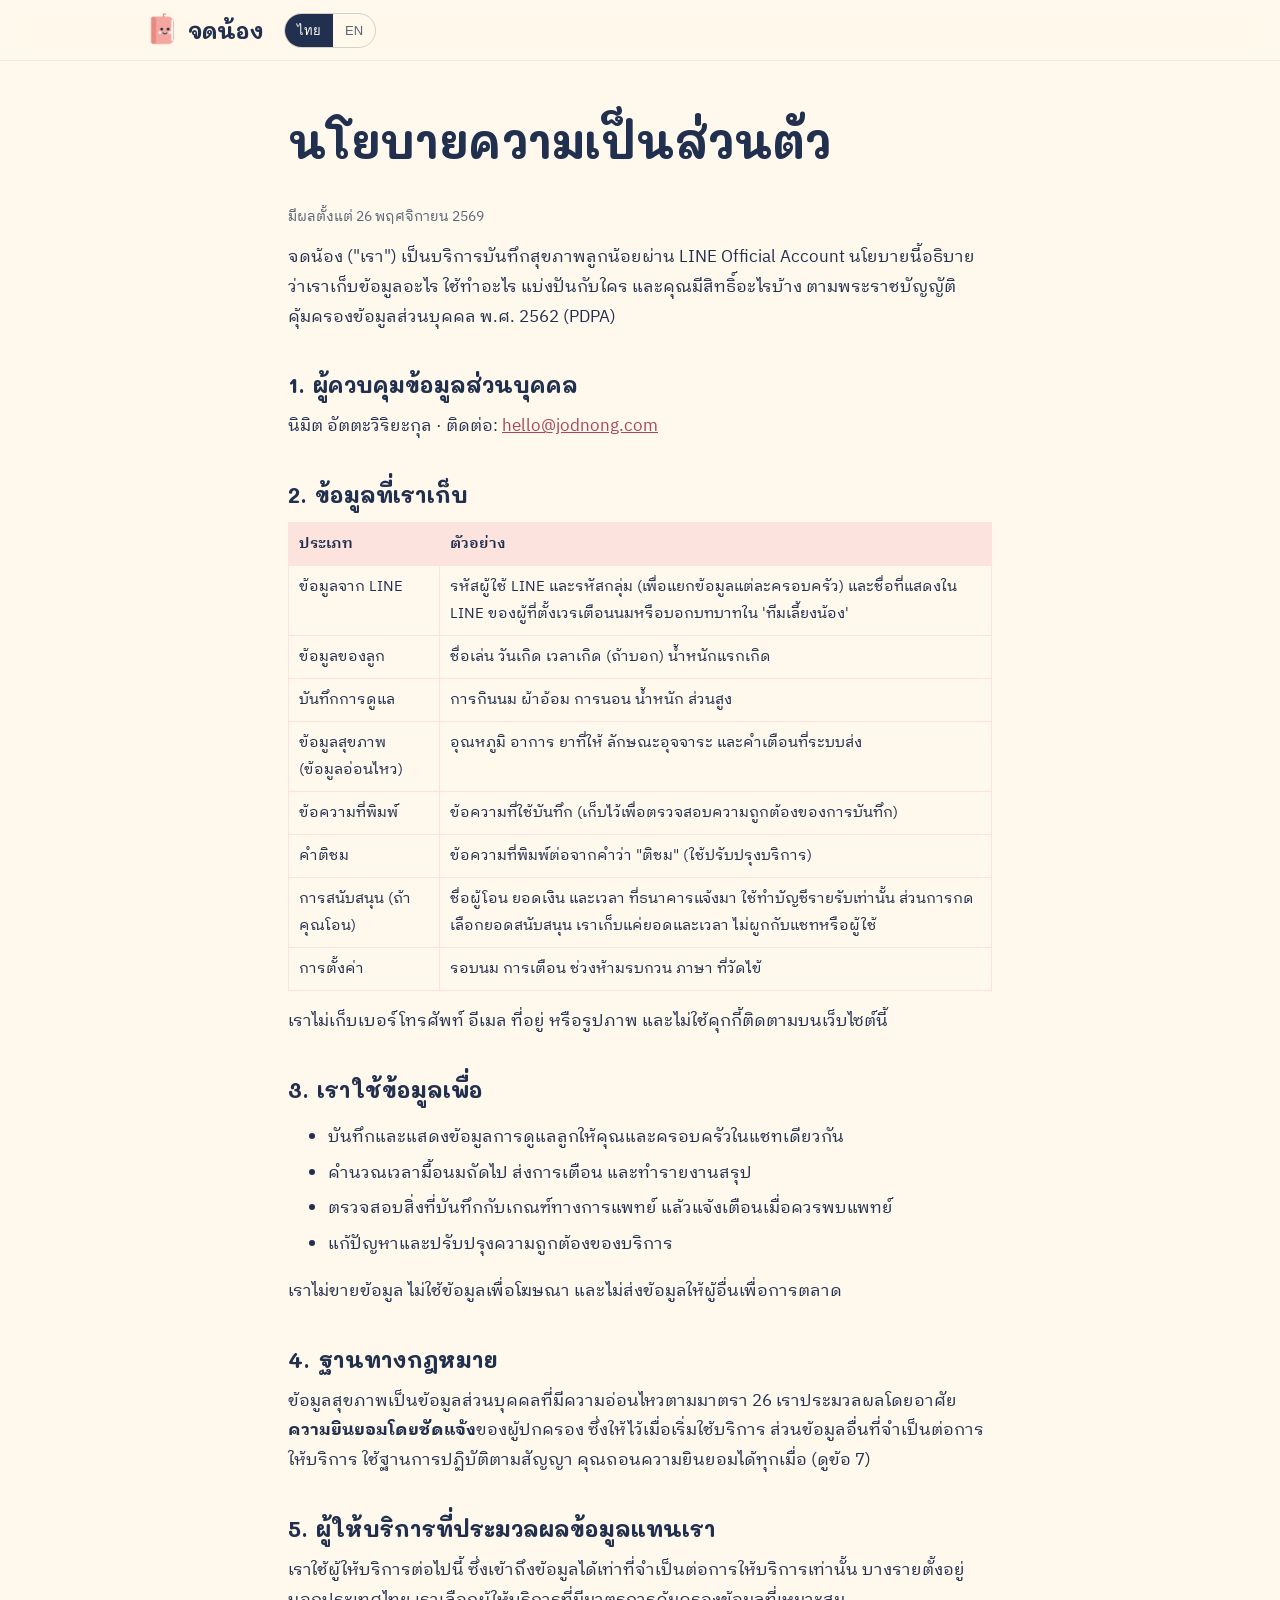
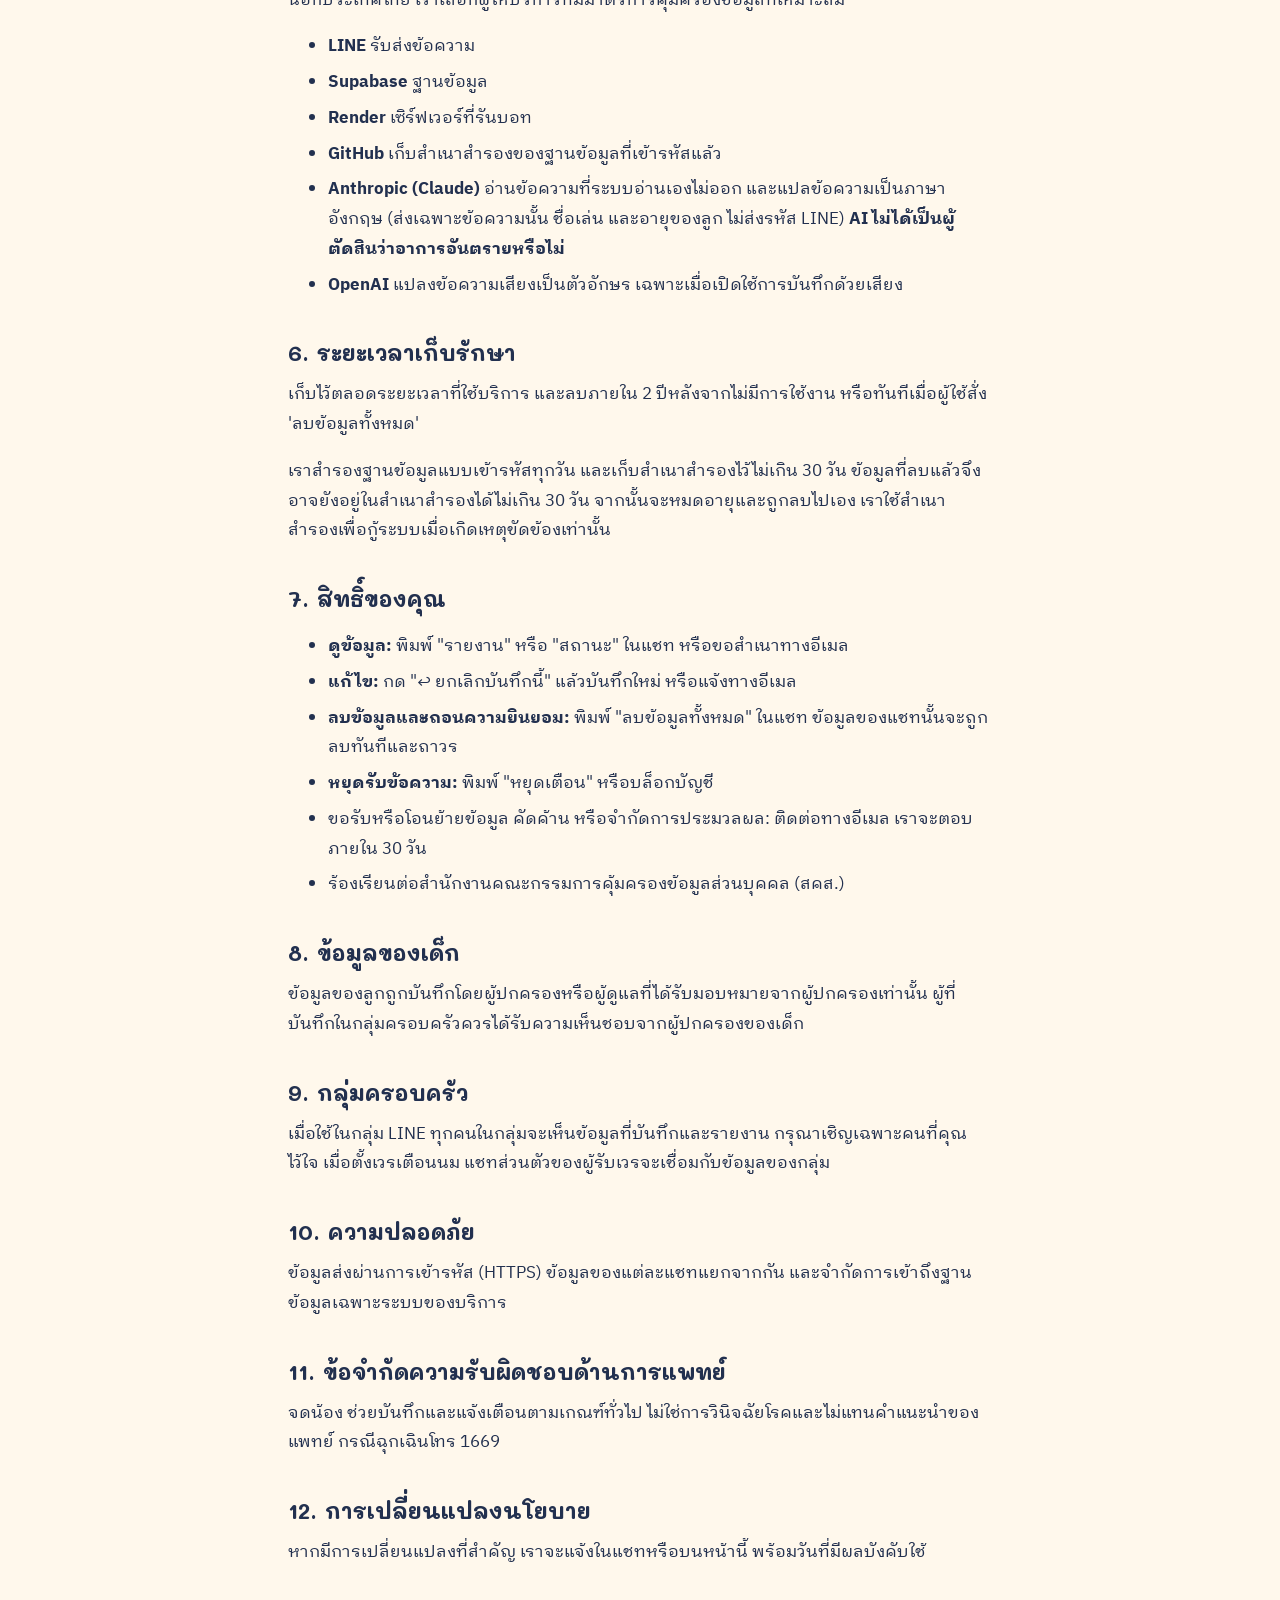
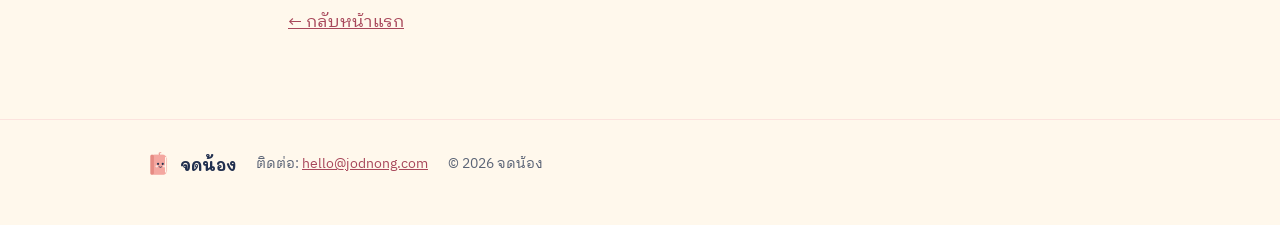
==== commit 4cb59edc: "Add files via upload" ====
--- a/privacy.html
+++ b/privacy.html
@@ -44,6 +44,8 @@
     <tr><td>ข้อมูลสุขภาพ (ข้อมูลอ่อนไหว)</td><td>อุณหภูมิ อาการ ยาที่ให้ ลักษณะอุจจาระ และคำเตือนที่ระบบส่ง</td></tr>
     <tr><td>ข้อความที่พิมพ์</td><td>ข้อความที่ใช้บันทึก (เก็บไว้เพื่อตรวจสอบความถูกต้องของการบันทึก)</td></tr>
     <tr><td>คำติชม</td><td>ข้อความที่พิมพ์ต่อจากคำว่า "ติชม" (ใช้ปรับปรุงบริการ)</td></tr>
+    <tr><td>การสนับสนุน (ถ้าคุณโอน)</td><td>ชื่อผู้โอน ยอดเงิน และเวลา ที่ธนาคารแจ้งมา ใช้ทำบัญชีรายรับเท่านั้น
+      ส่วนการกดเลือกยอดสนับสนุน เราเก็บแค่ยอดและเวลา ไม่ผูกกับแชทหรือผู้ใช้</td></tr>
     <tr><td>การตั้งค่า</td><td>รอบนม การเตือน ช่วงห้ามรบกวน ภาษา ที่วัดไข้</td></tr>
   </table>
   <p>เราไม่เก็บเบอร์โทรศัพท์ อีเมล ที่อยู่ หรือรูปภาพ และไม่ใช้คุกกี้ติดตามบนเว็บไซต์นี้</p>
@@ -127,6 +129,8 @@
     <tr><td>Health data (sensitive)</td><td>Temperature, symptoms, medicine, stool details, warnings sent</td></tr>
     <tr><td>Messages you type</td><td>The text used to log something (kept to check logs are correct)</td></tr>
     <tr><td>Feedback</td><td>What you type after "feedback" (used to improve the service)</td></tr>
+    <tr><td>Support (if you transfer)</td><td>The payer name, amount and time your bank sends us, used only for our income
+      records. When you pick a support amount we store only the amount and time, not linked to any chat or user</td></tr>
     <tr><td>Settings</td><td>Interval, reminders, quiet hours, language, temperature site</td></tr>
   </table>
   <p>We do not collect phone numbers, email, addresses or photos, and this website uses no tracking cookies.</p>
--- a/style.css
+++ b/style.css
@@ -211,3 +211,18 @@
 .emo { display: grid; grid-template-columns: repeat(3, minmax(0, 1fr)); gap: 8px; margin: 10px 0 12px; }
 .emo span { background: var(--bg); border: 1px solid var(--sand); border-radius: 12px; text-align: center; font-size: 26px; padding: 8px 4px 6px; line-height: 1.2; }
 .emo i { display: block; font-style: normal; font-size: 13px; color: var(--ink-soft, #5B6476); margin-top: 2px; }
+
+/* ---------- ☕ support (batch 12c) ---------- */
+.support { display: grid; grid-template-columns: 1fr auto; gap: 32px; align-items: center; }
+.support .amounts { display: flex; gap: 10px; margin: 18px 0 12px; flex-wrap: wrap; }
+.support .amounts button {
+  font: 600 16px "IBM Plex Sans Thai Looped", sans-serif; padding: 10px 18px; border-radius: 999px; cursor: pointer;
+  border: 1px solid var(--stone); background: var(--surface); color: var(--ink);
+}
+.support .amounts button[aria-pressed="true"] { background: var(--ink); border-color: var(--ink); color: #fff; }
+.support .small { font-size: 14px; color: var(--muted); }
+.ppqr { margin: 0; padding: 16px; background: #fff; border-radius: var(--radius); box-shadow: var(--shadow); text-align: center; }
+.ppqr img { display: block; width: 220px; height: 220px; }
+.ppqr figcaption { margin-top: 8px; color: var(--muted); font-size: 14px; }
+@media (max-width: 720px) { .support { grid-template-columns: 1fr; } .ppqr { justify-self: center; } }
+[hidden] { display: none !important; }
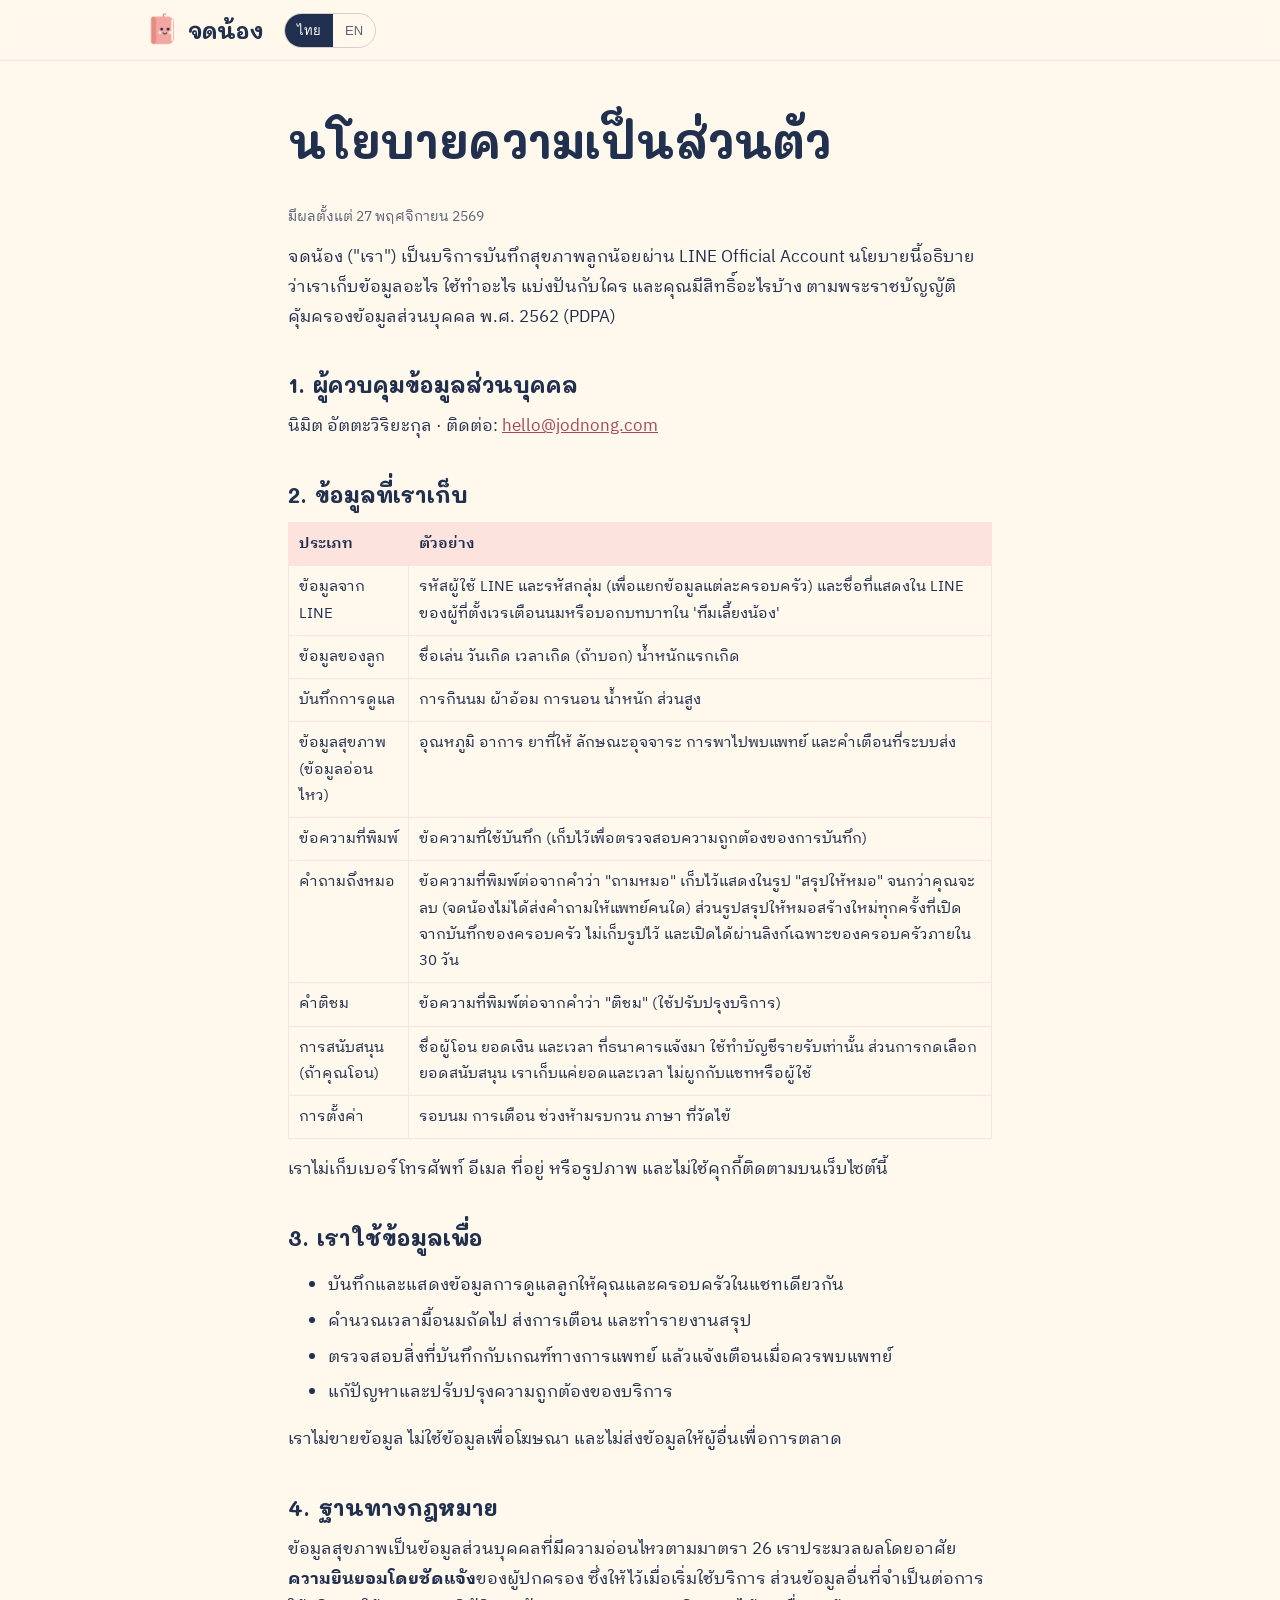
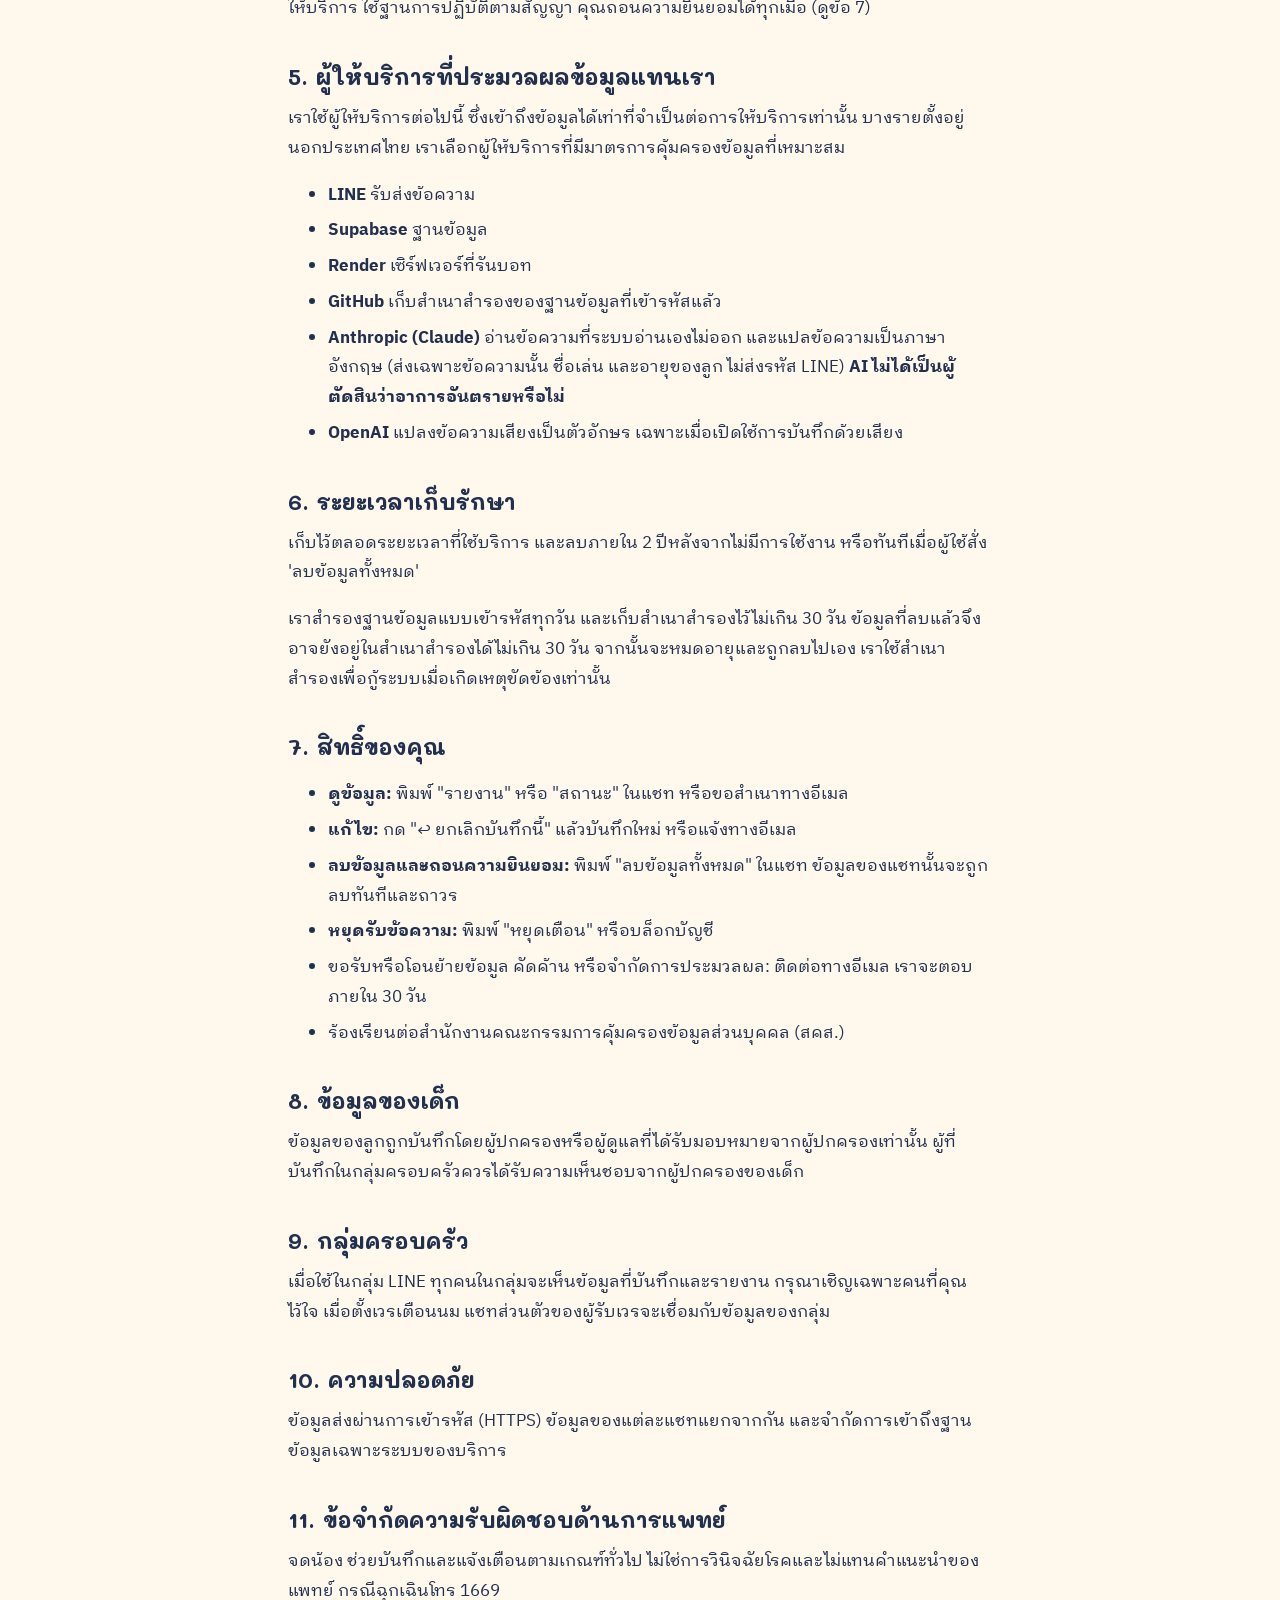
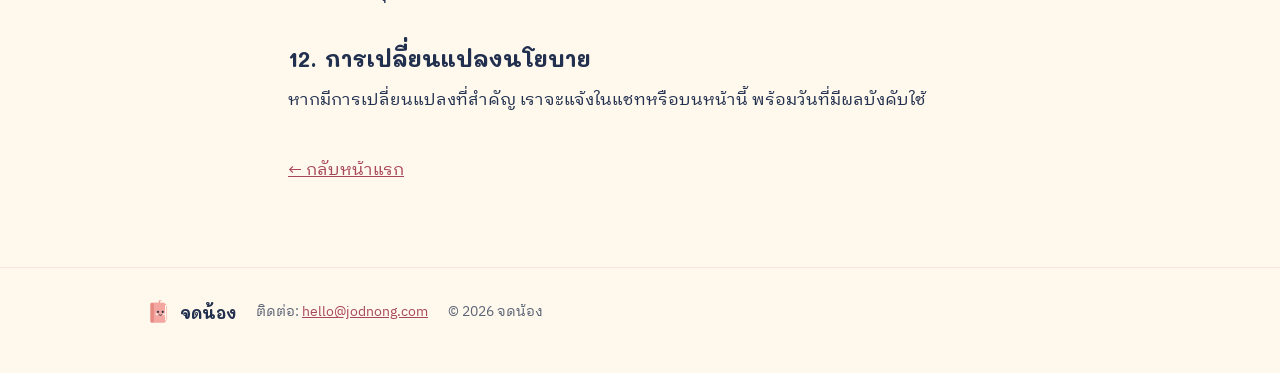
==== commit 4aee14af: "Add files via upload" ====
--- a/privacy.html
+++ b/privacy.html
@@ -41,8 +41,11 @@
     <tr><td>ข้อมูลจาก LINE</td><td>รหัสผู้ใช้ LINE และรหัสกลุ่ม (เพื่อแยกข้อมูลแต่ละครอบครัว) และชื่อที่แสดงใน LINE ของผู้ที่ตั้งเวรเตือนนมหรือบอกบทบาทใน 'ทีมเลี้ยงน้อง'</td></tr>
     <tr><td>ข้อมูลของลูก</td><td>ชื่อเล่น วันเกิด เวลาเกิด (ถ้าบอก) น้ำหนักแรกเกิด</td></tr>
     <tr><td>บันทึกการดูแล</td><td>การกินนม ผ้าอ้อม การนอน น้ำหนัก ส่วนสูง</td></tr>
-    <tr><td>ข้อมูลสุขภาพ (ข้อมูลอ่อนไหว)</td><td>อุณหภูมิ อาการ ยาที่ให้ ลักษณะอุจจาระ และคำเตือนที่ระบบส่ง</td></tr>
+    <tr><td>ข้อมูลสุขภาพ (ข้อมูลอ่อนไหว)</td><td>อุณหภูมิ อาการ ยาที่ให้ ลักษณะอุจจาระ การพาไปพบแพทย์ และคำเตือนที่ระบบส่ง</td></tr>
     <tr><td>ข้อความที่พิมพ์</td><td>ข้อความที่ใช้บันทึก (เก็บไว้เพื่อตรวจสอบความถูกต้องของการบันทึก)</td></tr>
+    <tr><td>คำถามถึงหมอ</td><td>ข้อความที่พิมพ์ต่อจากคำว่า "ถามหมอ" เก็บไว้แสดงในรูป "สรุปให้หมอ" จนกว่าคุณจะลบ
+      (จดน้องไม่ได้ส่งคำถามให้แพทย์คนใด) ส่วนรูปสรุปให้หมอสร้างใหม่ทุกครั้งที่เปิดจากบันทึกของครอบครัว ไม่เก็บรูปไว้
+      และเปิดได้ผ่านลิงก์เฉพาะของครอบครัวภายใน 30 วัน</td></tr>
     <tr><td>คำติชม</td><td>ข้อความที่พิมพ์ต่อจากคำว่า "ติชม" (ใช้ปรับปรุงบริการ)</td></tr>
     <tr><td>การสนับสนุน (ถ้าคุณโอน)</td><td>ชื่อผู้โอน ยอดเงิน และเวลา ที่ธนาคารแจ้งมา ใช้ทำบัญชีรายรับเท่านั้น
       ส่วนการกดเลือกยอดสนับสนุน เราเก็บแค่ยอดและเวลา ไม่ผูกกับแชทหรือผู้ใช้</td></tr>
@@ -126,8 +129,11 @@
     <tr><td>From LINE</td><td>LINE user and group IDs (to keep families separate); LINE display name only for a parent on reminder duty or someone who sets a role in the care team</td></tr>
     <tr><td>About your baby</td><td>Nickname, date of birth, birth time (if given), birth weight</td></tr>
     <tr><td>Care logs</td><td>Feeds, diapers, sleep, weight, height</td></tr>
-    <tr><td>Health data (sensitive)</td><td>Temperature, symptoms, medicine, stool details, warnings sent</td></tr>
+    <tr><td>Health data (sensitive)</td><td>Temperature, symptoms, medicine, stool details, doctor visits, warnings sent</td></tr>
     <tr><td>Messages you type</td><td>The text used to log something (kept to check logs are correct)</td></tr>
+    <tr><td>Questions for the doctor</td><td>What you type after "ask doctor", kept to show on the "for the doctor"
+      picture until you delete it (JodNong does not send questions to any doctor). The picture is drawn from the
+      family's logs each time it is opened, is not stored, and opens only through the family's own link for 30 days</td></tr>
     <tr><td>Feedback</td><td>What you type after "feedback" (used to improve the service)</td></tr>
     <tr><td>Support (if you transfer)</td><td>The payer name, amount and time your bank sends us, used only for our income
       records. When you pick a support amount we store only the amount and time, not linked to any chat or user</td></tr>
